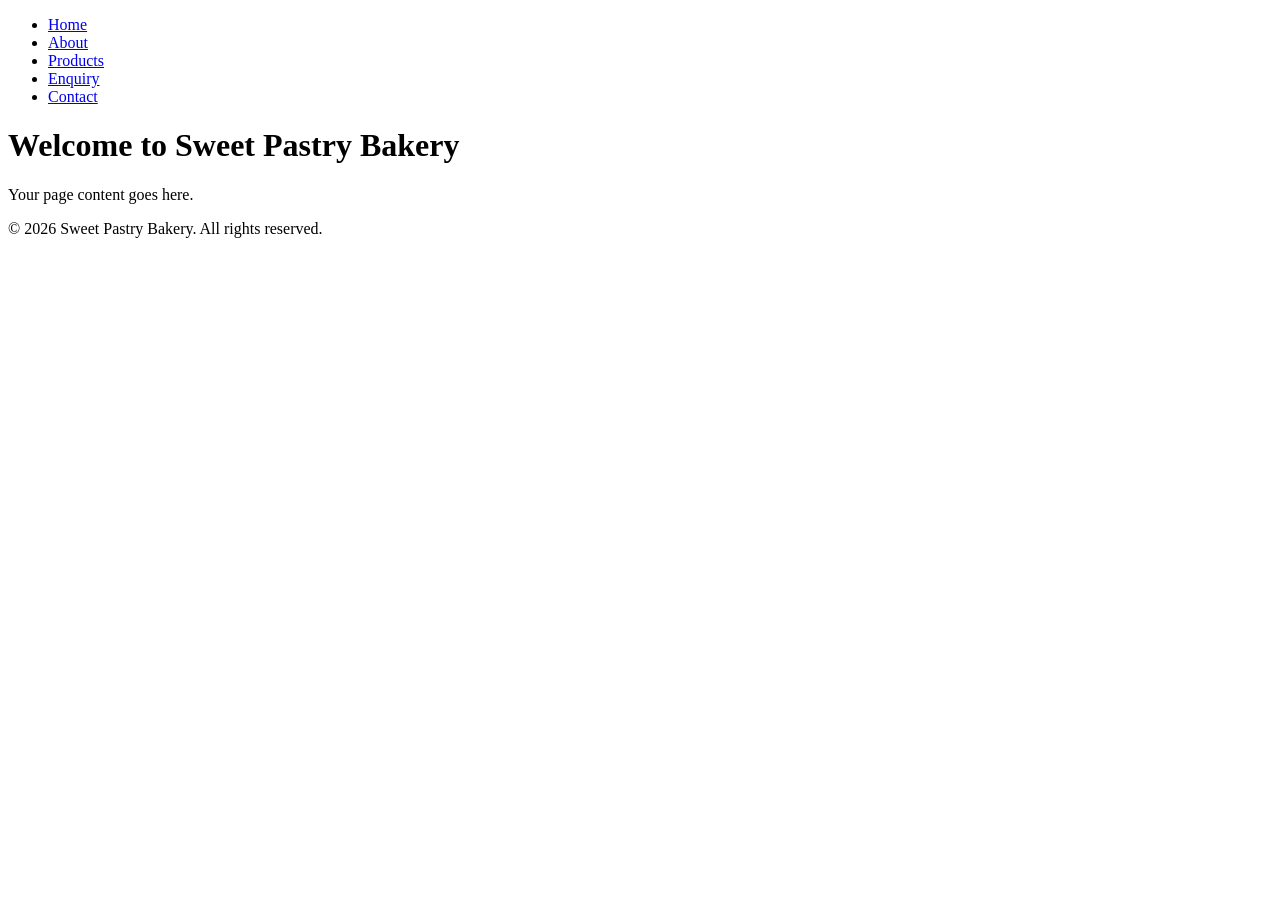
==== index.html @ e9d3630e "Part 1: Initial project structure with all 5 HTML pages and README" ====
<!DOCTYPE html>
<html lang="en">
<head>
  <meta charset="UTF-8">
  <meta name="viewport" content="width=device-width, initial-scale=1.0">
  <title>Sweet Pastry Bakery — Home</title>
</head>
<body>

  <!-- Header and Navigation -->
  <header>
    <nav>
      <ul>
        <li><a href="index.html">Home</a></li>
        <li><a href="about.html">About</a></li>
        <li><a href="products.html">Products</a></li>
        <li><a href="enquiry.html">Enquiry</a></li>
        <li><a href="contact.html">Contact</a></li>
      </ul>
    </nav>
  </header>

  <!-- Main Content -->
  <main>
    <h1>Welcome to Sweet Pastry Bakery</h1>
    <p>Your page content goes here.</p>
  </main>

  <!-- Footer -->
  <footer>
    <p>&copy; 2026 Sweet Pastry Bakery. All rights reserved.</p>
  </footer>

</body>
</html>
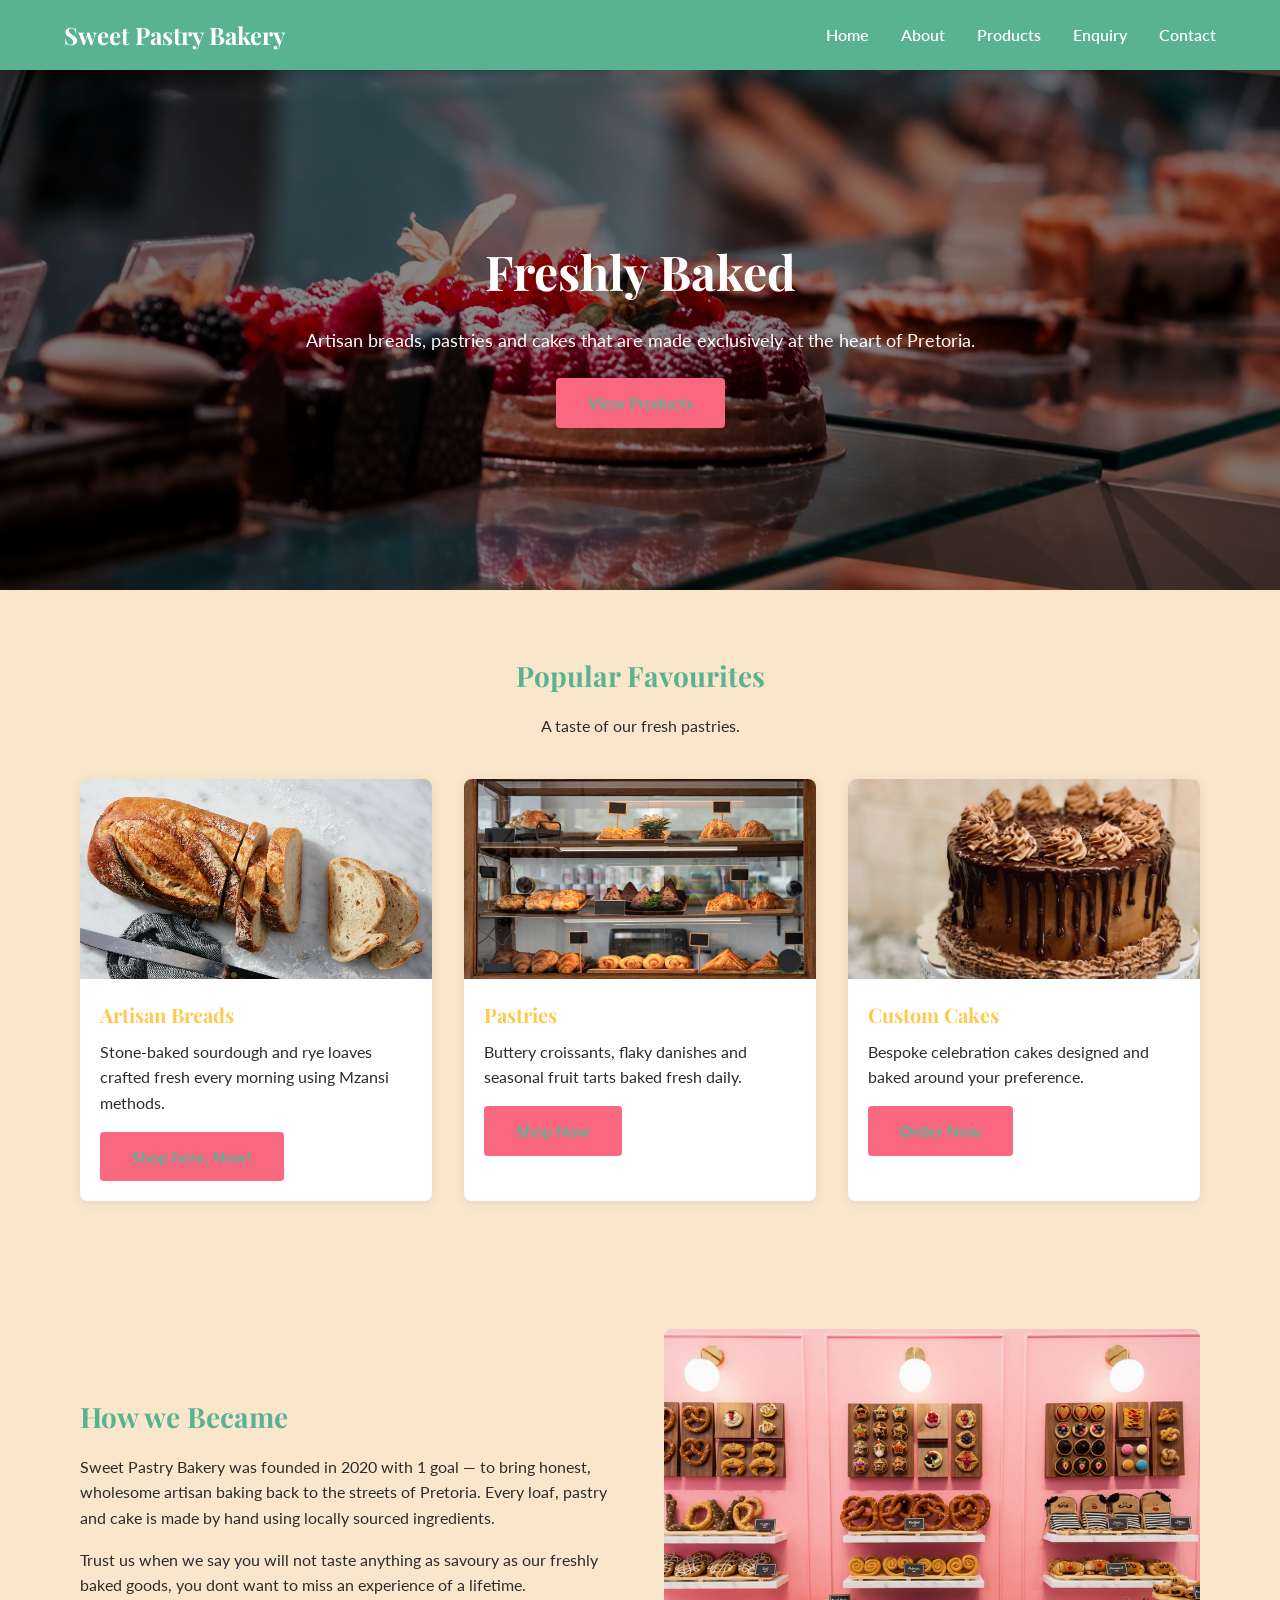
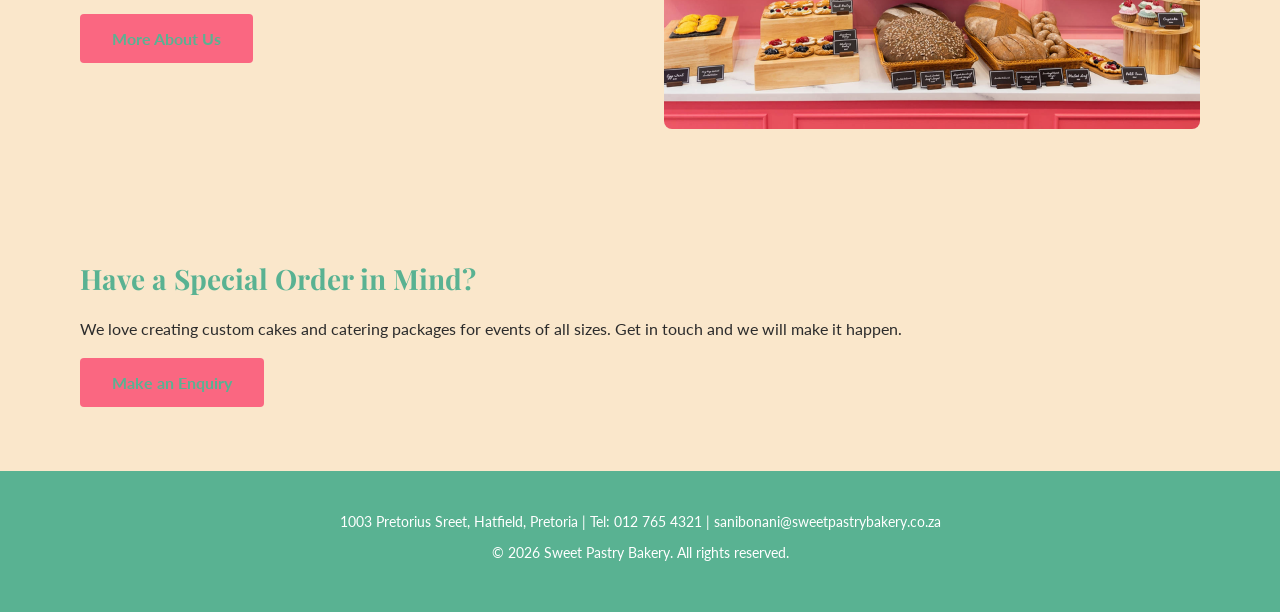
==== commit a0e03d5b: "Part 2: Created style css file." ====
--- a/index.html
+++ b/index.html
@@ -4,31 +4,131 @@
   <meta charset="UTF-8">
   <meta name="viewport" content="width=device-width, initial-scale=1.0">
   <title>Sweet Pastry Bakery — Home</title>
+
+  <!-- Google Fonts -->
+  <link rel="preconnect" href="https://fonts.googleapis.com">
+  <link rel="preconnect" href="https://fonts.gstatic.com" crossorigin>
+  <link href="https://fonts.googleapis.com/css2?family=Playfair+Display:wght@700&family=Lato:wght@400;600&display=swap" rel="stylesheet">
+
+  <!-- Stylesheet -->
+  <link rel="stylesheet" href="css/style.css">
 </head>
 <body>
 
   <!-- Header and Navigation -->
   <header>
-    <nav>
-      <ul>
-        <li><a href="index.html">Home</a></li>
-        <li><a href="about.html">About</a></li>
-        <li><a href="products.html">Products</a></li>
-        <li><a href="enquiry.html">Enquiry</a></li>
-        <li><a href="contact.html">Contact</a></li>
-      </ul>
-    </nav>
+    <div class="header-inner">
+      <span class="logo">Sweet Pastry Bakery</span>
+      <nav>
+        <ul>
+          <li><a href="index.html">Home</a></li>
+          <li><a href="about.html">About</a></li>
+          <li><a href="products.html">Products</a></li>
+          <li><a href="enquiry.html">Enquiry</a></li>
+          <li><a href="contact.html">Contact</a></li>
+        </ul>
+      </nav>
+    </div><!-- end .header-inner -->
   </header>
 
   <!-- Main Content -->
   <main>
-    <h1>Welcome to Sweet Pastry Bakery</h1>
-    <p>Your page content goes here.</p>
+
+    <!-- Hero Section -->
+    <section class="hero">
+      <div class="hero-content">
+        <h1>Freshly Baked </h1>
+        <p>Artisan breads, pastries and cakes that are made exclusively at the heart of Pretoria.</p>
+        <a href="products.html" class="btn">View Products</a>
+      </div>
+    </section>
+
+    <!-- Featured Products Section -->
+    <section class="featured">
+      <div class="container">
+
+        <div class="section-title">
+          <h2>Popular Favourites</h2>
+          <p>A taste of our fresh pastries.</p>
+        </div>
+
+        <div class="grid-3col">
+
+          <!-- Card 1 -->
+          <div class="card">
+            <img src="images/gallery/sourdough-loaves.jpg" alt="Freshly baked artisan sourdough bread">
+            <div class="card-body">
+              <h3>Artisan Breads</h3>
+              <p>Stone-baked sourdough and rye loaves crafted fresh every morning using Mzansi methods.</p>
+              <a href="products.html" class="btn">Shop here, Now!</a>
+            </div>
+          </div>
+
+          <!-- Card 2 -->
+          <div class="card">
+            <img src="images/gallery/pastry-display.jpg" alt="Buttery croissants and fresh pastries">
+            <div class="card-body">
+              <h3>Pastries</h3>
+              <p>Buttery croissants, flaky danishes and seasonal fruit tarts baked fresh daily.</p>
+              <a href="products.html" class="btn">Shop Now</a>
+            </div>
+          </div>
+
+          <!-- Card 3 -->
+          <div class="card">
+            <img src="images/gallery/birthday-cake.jpg" alt="Custom celebration cake with decorations">
+            <div class="card-body">
+              <h3>Custom Cakes</h3>
+              <p>Bespoke celebration cakes designed and baked around your preference.</p>
+              <a href="enquiry.html" class="btn">Order Now</a>
+            </div>
+          </div>
+
+        </div><!-- end .grid-3col -->
+      </div><!-- end .container -->
+    </section>
+
+    <!-- About Snippet Section -->
+    <section class="about-snippet">
+      <div class="container">
+        <div class="about-grid">
+
+          <div class="about-text">
+            <h2>How we Became</h2>
+            <p>Sweet Pastry Bakery was founded in 2020 with 1 goal — to bring honest,
+            wholesome artisan baking back to the streets of Pretoria. Every loaf, pastry
+            and cake is made by hand using locally sourced ingredients.</p>
+            <p>Trust us when we say you will not taste anything as savoury as our 
+              freshly baked goods, you dont want to miss an experience of a lifetime.</p>
+            <a href="about.html" class="btn">More About Us</a>
+          </div>
+
+          <div class="about-image">
+            <img src="images/gallery/bakery-interior.jpg" alt="Inside the Sweet Pastry Bakery kitchen">
+          </div>
+
+        </div><!-- end .about-grid -->
+      </div><!-- end .container -->
+    </section>
+
+    <!-- Call to Action Section -->
+    <section class="cta">
+      <div class="container">
+        <h2>Have a Special Order in Mind?</h2>
+        <p>We love creating custom cakes and catering packages for events of all sizes.
+        Get in touch and we will make it happen.</p>
+        <a href="enquiry.html" class="btn">Make an Enquiry</a>
+      </div>
+    </section>
+
   </main>
 
   <!-- Footer -->
   <footer>
-    <p>&copy; 2026 Sweet Pastry Bakery. All rights reserved.</p>
+    <div class="container">
+      <p>1003 Pretorius Sreet, Hatfield, Pretoria | Tel: 012 765 4321 | sanibonani@sweetpastrybakery.co.za</p>
+      <p>&copy; 2026 Sweet Pastry Bakery. All rights reserved.</p>
+    </div>
   </footer>
 
 </body>
--- a/css/style.css
+++ b/css/style.css
@@ -0,0 +1,395 @@
+
+*, *::before, *::after {
+  box-sizing: border-box;
+  margin: 0;
+  padding: 0;
+}
+
+:root {
+  --color-primary:   #59B292;
+  --color-secondary: #FFC94D;
+  --color-accent:    #FA6781;
+  --color-bg:        #FAE7CB;
+  --color-text:      #2C2C2C;
+  --color-grey:      #777777;
+  --color-white:     #FFFFFF;
+  --font-heading:    'Playfair Display', serif;
+  --font-body:       'Lato', sans-serif;
+}
+
+body {
+  font-family: var(--font-body);
+  font-size: 1rem;
+  line-height: 1.6;
+  color: var(--color-text);
+  background-color: var(--color-bg);
+}
+
+h1 {
+  font-family: var(--font-heading);
+  font-size: 2.25rem;
+  color: var(--color-primary);
+  margin-bottom: 1rem;
+}
+
+h2 {
+  font-family: var(--font-heading);
+  font-size: 1.75rem;
+  color: var(--color-primary);
+  margin-bottom: 0.875rem;
+}
+
+h3 {
+  font-family: var(--font-heading);
+  font-size: 1.25rem;
+  color: var(--color-secondary);
+  margin-bottom: 0.75rem;
+}
+
+p {
+  font-size: 1rem;
+  margin-bottom: 1rem;
+  color: var(--color-text);
+}
+
+a {
+  color: var(--color-secondary);
+  text-decoration: none;
+  transition: color 0.3s ease;
+}
+
+ul {
+  list-style: none;
+}
+
+img {
+  max-width: 100%;
+  height: auto;
+  display: block;
+}
+
+
+.container {
+  width: 90%;
+  max-width: 1200px;
+  margin: 0 auto;
+  padding: 0 1rem;
+}
+
+header {
+  background-color: var(--color-primary);
+  padding: 1rem 0;
+  position: sticky;
+  top: 0;
+  z-index: 100;
+  box-shadow: 0 2px 8px rgba(0, 0, 0, 0.2);
+}
+
+.header-inner {
+  display: flex;
+  align-items: center;
+  justify-content: space-between;
+  width: 90%;
+  max-width: 1200px;
+  margin: 0 auto;
+}
+
+.logo {
+  font-family: var(--font-heading);
+  font-size: 1.5rem;
+  color: var(--color-white);
+  font-weight: 700;
+}
+
+nav ul {
+  display: flex;
+  gap: 2rem;
+}
+
+nav ul li a {
+  color: var(--color-white);
+  font-size: 1rem;
+  font-weight: 600;
+  padding: 0.5rem 0;
+  position: relative;
+}
+
+nav ul li a::after {
+  content: '';
+  position: absolute;
+  bottom: 0;
+  left: 0;
+  width: 0;
+  height: 2px;
+  background-color: var(--color-accent);
+  transition: width 0.3s ease;
+}
+
+nav ul li a:hover { color: var(--color-accent); }
+nav ul li a:hover::after { width: 100%; }
+nav ul li a:focus { outline: 2px solid var(--color-accent); outline-offset: 4px; }
+nav ul li a:active { opacity: 0.75; }
+
+a:hover { color: var(--color-primary); }
+
+.hero {
+  background-image: url('../images/gallery/hero-banner.jpg');
+  background-size: cover;
+  background-position: center;
+  background-repeat: no-repeat;
+  min-height: 520px;
+  display: flex;
+  align-items: center;
+  justify-content: center;
+  text-align: center;
+  position: relative;
+}
+
+.hero::before {
+  content: '';
+  position: absolute;
+  inset: 0;
+  background-color: rgba(0, 0, 0, 0.45);
+}
+
+.hero-content {
+  position: relative;
+  z-index: 1;
+  color: var(--color-white);
+}
+
+.hero-content h1 {
+  color: var(--color-white);
+  font-size: 3rem;
+  margin-bottom: 1rem;
+}
+
+.hero-content p {
+  color: var(--color-white);
+  font-size: 1.125rem;
+  margin-bottom: 1.5rem;
+}
+
+.btn {
+  display: inline-block;
+  background-color: var(--color-accent);
+  color: var(--color-primary);
+  padding: 0.75rem 2rem;
+  border-radius: 4px;
+  font-weight: 700;
+  font-size: 1rem;
+  border: none;
+  cursor: pointer;
+  transition: background-color 0.3s ease, transform 0.2s ease;
+}
+
+.btn:hover {
+  background-color: var(--color-secondary);
+  color: var(--color-white);
+  transform: translateY(-2px);
+}
+
+.btn:active {
+  transform: translateY(0);
+}
+
+section {
+  padding: 4rem 0;
+}
+
+.section-title {
+  text-align: center;
+  margin-bottom: 2.5rem;
+}
+
+.grid-3col {
+  display: grid;
+  grid-template-columns: repeat(3, 1fr);
+  gap: 2rem;
+}
+
+.grid-2col {
+  display: grid;
+  grid-template-columns: repeat(2, 1fr);
+  gap: 2rem;
+}
+
+.card {
+  background-color: var(--color-white);
+  border-radius: 8px;
+  box-shadow: 0 2px 12px rgba(0, 0, 0, 0.08);
+  overflow: hidden;
+  transition: transform 0.3s ease, box-shadow 0.3s ease;
+}
+
+.card:hover {
+  transform: translateY(-4px);
+  box-shadow: 0 6px 20px rgba(0, 0, 0, 0.14);
+}
+
+.card img {
+  width: 100%;
+  height: 200px;
+  object-fit: cover;
+}
+
+.card-body {
+  padding: 1.25rem;
+}
+
+.card-body h3 {
+  margin-bottom: 0.5rem;
+}
+
+.about-grid {
+  display: grid;
+  grid-template-columns: 1fr 1fr;
+  gap: 3rem;
+  align-items: center;
+}
+
+.about-grid img {
+  border-radius: 8px;
+  width: 100%;
+  height: 400px;
+  object-fit: cover;
+}
+
+.form-group {
+  margin-bottom: 1.5rem;
+}
+
+.form-group label {
+  display: block;
+  font-weight: 600;
+  margin-bottom: 0.5rem;
+  color: var(--color-primary);
+}
+
+.form-group input,
+.form-group textarea,
+.form-group select {
+  width: 100%;
+  padding: 0.75rem 1rem;
+  border: 1px solid #ccc;
+  border-radius: 4px;
+  font-family: var(--font-body);
+  font-size: 1rem;
+  background-color: var(--color-white);
+  transition: border-color 0.3s ease;
+}
+
+.form-group input:focus,
+.form-group textarea:focus,
+.form-group select:focus {
+  outline: none;
+  border-color: var(--color-secondary);
+  box-shadow: 0 0 0 3px rgba(139, 90, 43, 0.15);
+}
+
+.form-group textarea {
+  resize: vertical;
+  min-height: 150px;
+}
+
+.contact-grid {
+  display: grid;
+  grid-template-columns: 1fr 1fr;
+  gap: 3rem;
+}
+
+.contact-info p {
+  margin-bottom: 0.75rem;
+}
+
+.map-container {
+  width: 100%;
+  height: 350px;
+  border-radius: 8px;
+  overflow: hidden;
+  margin-top: 2rem;
+}
+
+.map-container iframe {
+  width: 100%;
+  height: 100%;
+  border: none;
+}
+
+footer {
+  background-color: var(--color-primary);
+  color: var(--color-white);
+  text-align: center;
+  padding: 2.5rem 0;
+}
+
+footer p {
+  color: var(--color-white);
+  font-size: 0.875rem;
+  margin-bottom: 0.5rem;
+}
+
+footer a {
+  color: var(--color-accent);
+}
+
+footer a:hover {
+  color: var(--color-white);
+}
+
+@media (max-width: 768px) {
+
+  /* Typography */
+  h1 { font-size: 1.75rem; }
+  h2 { font-size: 1.375rem; }
+  h3 { font-size: 1.125rem; }
+
+  /* Hero */
+  .hero { min-height: 360px; }
+  .hero-content h1 { font-size: 2rem; }
+  .hero-content p  { font-size: 1rem; }
+
+  /* Navigation — stack vertically */
+  .header-inner { flex-direction: column; gap: 1rem; }
+  nav ul { flex-direction: column; align-items: center; gap: 0.75rem; }
+
+  /* Grids — collapse to single column */
+  .grid-3col { grid-template-columns: 1fr; }
+  .grid-2col { grid-template-columns: 1fr; }
+  .about-grid { grid-template-columns: 1fr; }
+  .contact-grid { grid-template-columns: 1fr; }
+
+  /* About image */
+  .about-grid img { height: 280px; }
+
+  /* Section spacing */
+  section { padding: 2.5rem 0; }
+}
+
+/* ── Mobile: 480px and below ─────────────────── */
+@media (max-width: 480px) {
+
+  /* Typography */
+  body { font-size: 0.9375rem; }
+  h1 { font-size: 1.5rem; }
+  h2 { font-size: 1.25rem; }
+
+  /* Hero */
+  .hero { min-height: 280px; }
+  .hero-content h1 { font-size: 1.5rem; }
+
+  /* Button */
+  .btn { padding: 0.625rem 1.5rem; font-size: 0.9375rem; }
+
+  /* Form */
+  .form-group input,
+  .form-group textarea,
+  .form-group select { font-size: 0.9375rem; }
+
+  /* Footer */
+  footer { padding: 1.5rem 0; }
+  footer p { font-size: 0.8125rem; }
+
+  /* Section spacing */
+  section { padding: 2rem 0; }
+}
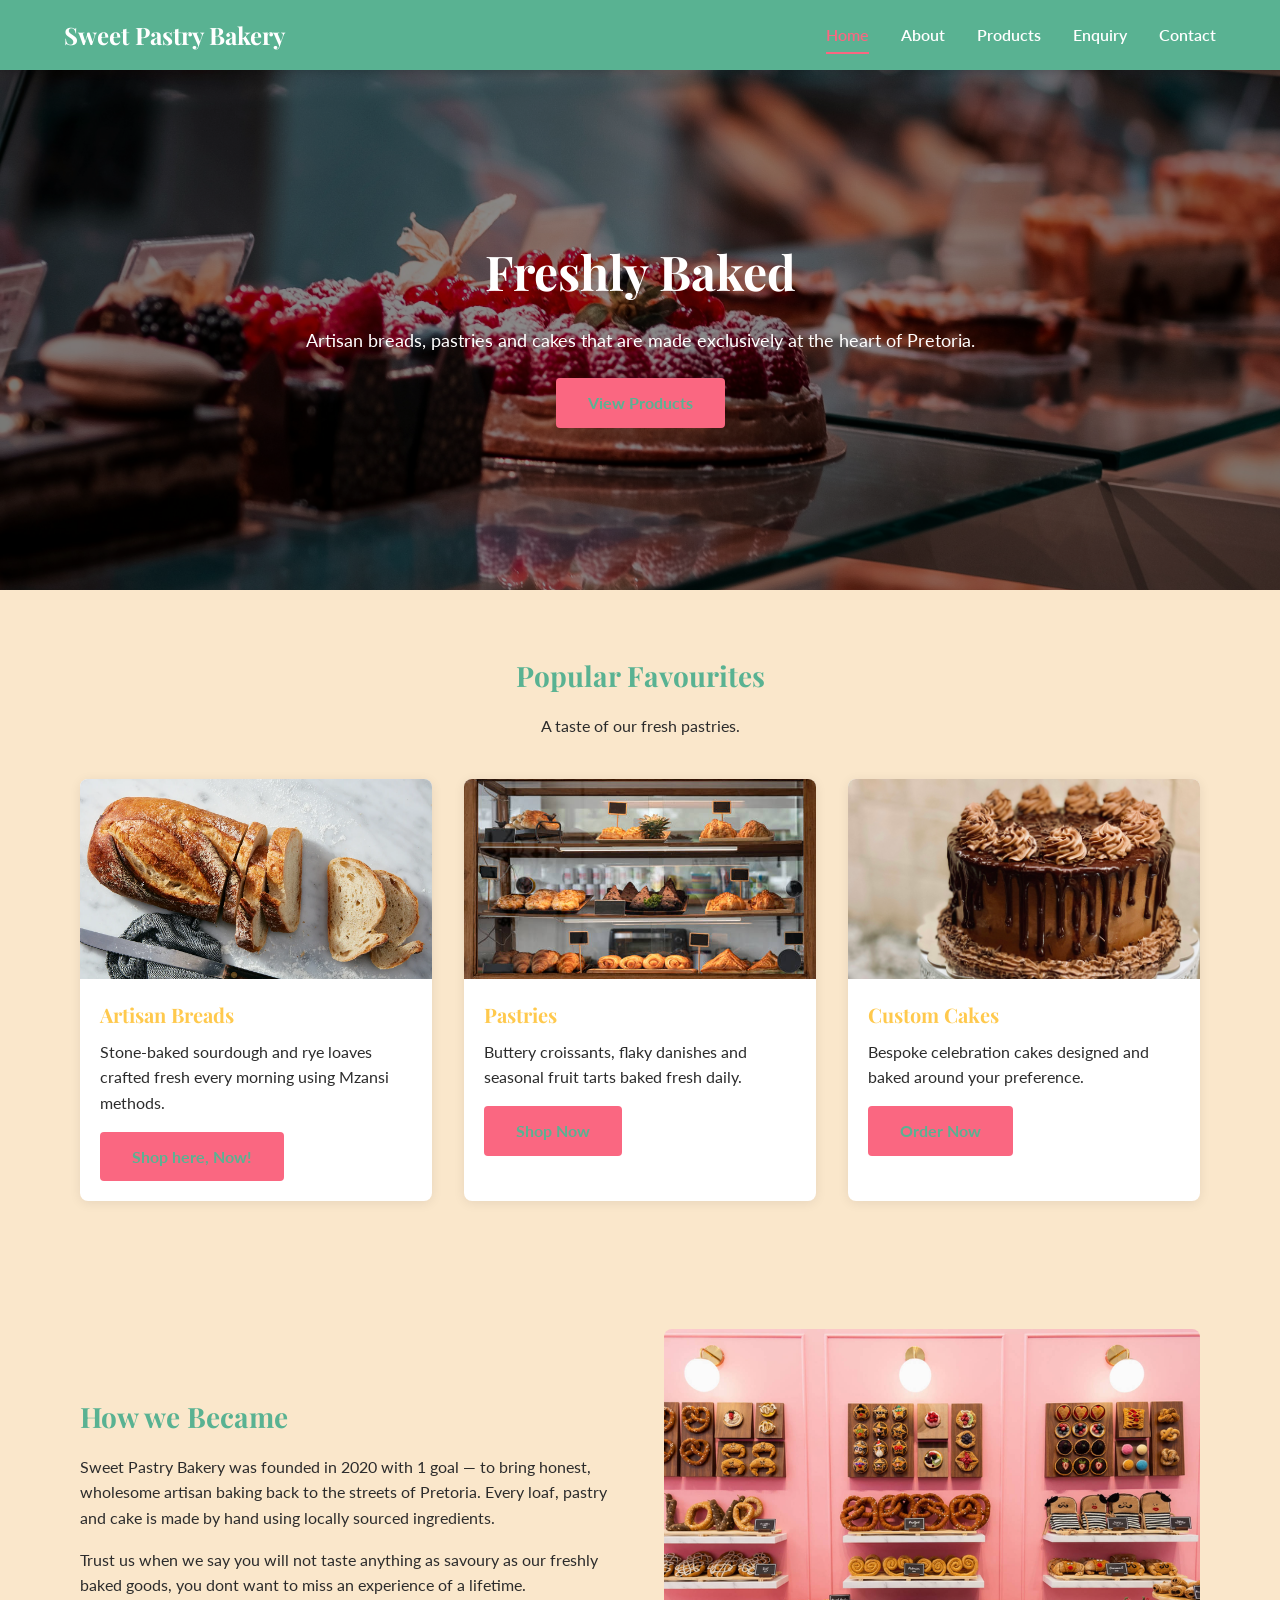
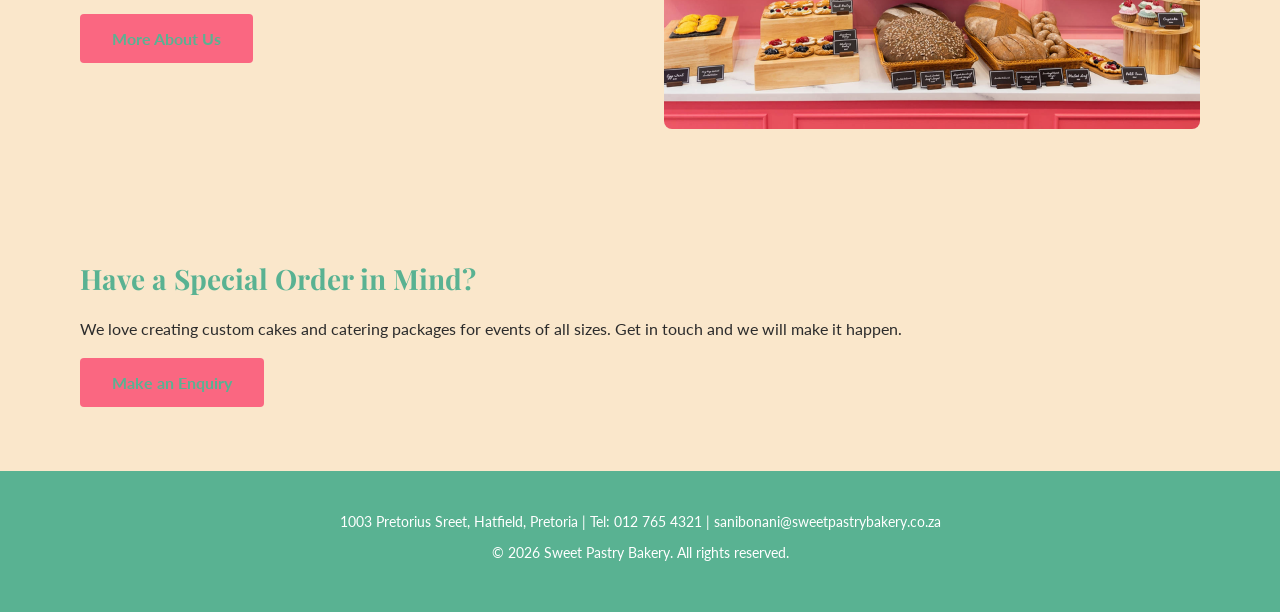
==== commit 252ad33b: "Part 3: Created main.js with hamburger nav, scroll animations, active link highlight" ====
--- a/index.html
+++ b/index.html
@@ -13,12 +13,18 @@
   <!-- Stylesheet -->
   <link rel="stylesheet" href="css/style.css">
 </head>
+ <script src="js/main.js"></script>
 <body>
 
   <!-- Header and Navigation -->
   <header>
     <div class="header-inner">
-      <span class="logo">Sweet Pastry Bakery</span>
+      <span class="logo">Sweet Pastry Bakery </span>
+      <button class="hamburger" aria-label="Toggle navigation menu">
+        <span class="bar"></span>
+        <span class="bar"></span>
+        <span class="bar"></span>
+      </button>
       <nav>
         <ul>
           <li><a href="index.html">Home</a></li>
--- a/css/style.css
+++ b/css/style.css
@@ -170,6 +170,22 @@
   margin-bottom: 1.5rem;
 }
 
+.page-hero {
+  background-color: var(--color-primary);
+  padding: 3rem 0;
+  text-align: center;
+}
+
+.page-hero h1 {
+  color: var(--color-white);
+  margin-bottom: 0.5rem;
+}
+
+.page-hero p {
+  color: var(--color-white);
+  font-size: 1.125rem;
+}
+
 .btn {
   display: inline-block;
   background-color: var(--color-accent);
@@ -392,4 +408,73 @@
 
   /* Section spacing */
   section { padding: 2rem 0; }
+}
+/* ============================================
+   PART 3 — JAVASCRIPT STYLES
+   ============================================ */
+
+/* ── Hamburger Button ───────────────────────── */
+.hamburger {
+  display: none;
+  flex-direction: column;
+  justify-content: space-between;
+  width: 28px;
+  height: 20px;
+  background: none;
+  border: none;
+  cursor: pointer;
+  padding: 0;
+}
+
+.hamburger span {
+  display: block;
+  width: 100%;
+  height: 2px;
+  background-color: var(--color-white);
+  border-radius: 2px;
+  transition: all 0.3s ease;
+}
+
+/* Animate hamburger into X when active */
+.hamburger.active span:nth-child(1) { transform: translateY(9px) rotate(45deg); }
+.hamburger.active span:nth-child(2) { opacity: 0; }
+.hamburger.active span:nth-child(3) { transform: translateY(-9px) rotate(-45deg); }
+
+/* Show hamburger on mobile */
+@media (max-width: 768px) {
+  .hamburger { display: flex; }
+
+  nav ul {
+    display: none;
+    flex-direction: column;
+    position: absolute;
+    top: 100%;
+    left: 0;
+    right: 0;
+    background-color: var(--color-primary);
+    padding: 1rem 0;
+    z-index: 99;
+  }
+
+  nav ul.nav-open { display: flex; }
+
+  header { position: relative; }
+}
+
+/* ── Scroll Fade-In ─────────────────────────── */
+.fade-in {
+  opacity: 0;
+  transform: translateY(24px);
+  transition: opacity 0.5s ease, transform 0.5s ease;
+}
+
+.fade-in.visible {
+  opacity: 1;
+  transform: translateY(0);
+}
+
+/* ── Active Nav Link ────────────────────────── */
+nav ul li a.active-link {
+  color: var(--color-accent);
+  border-bottom: 2px solid var(--color-accent);
 }
